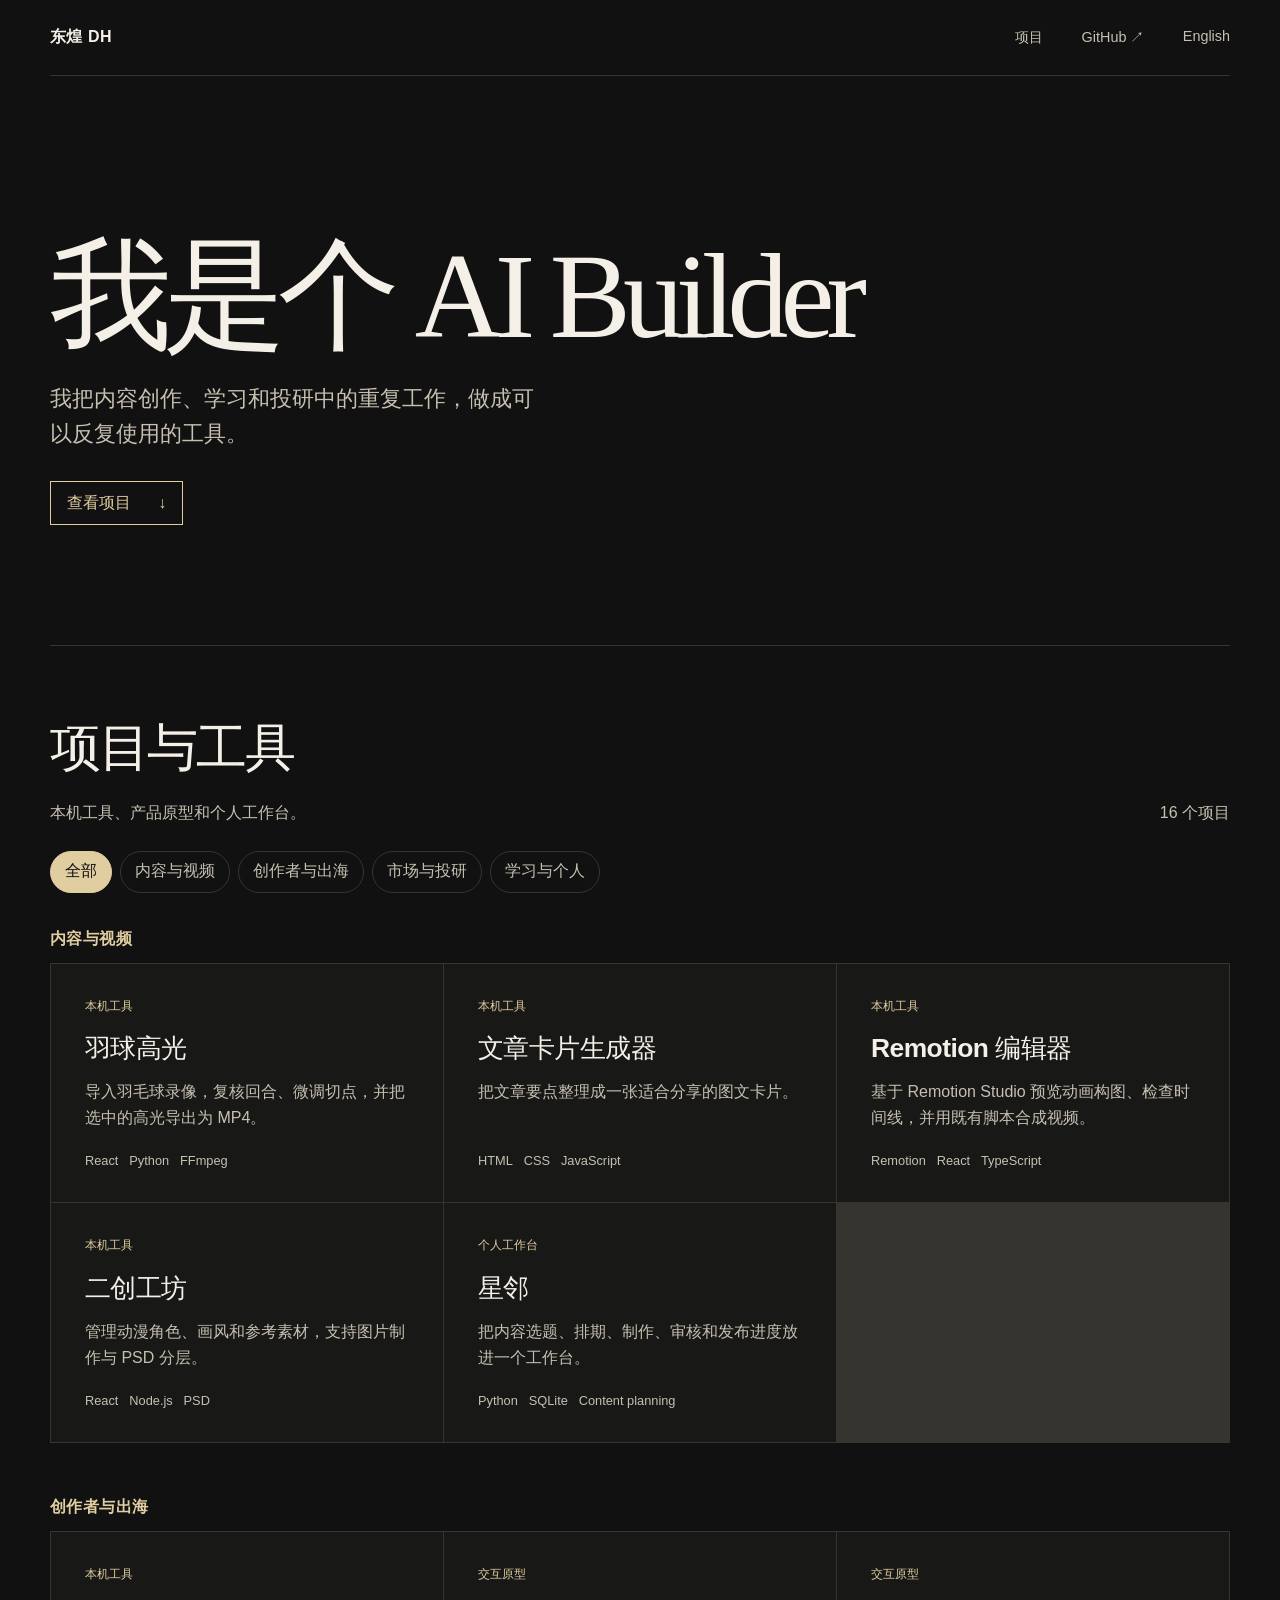
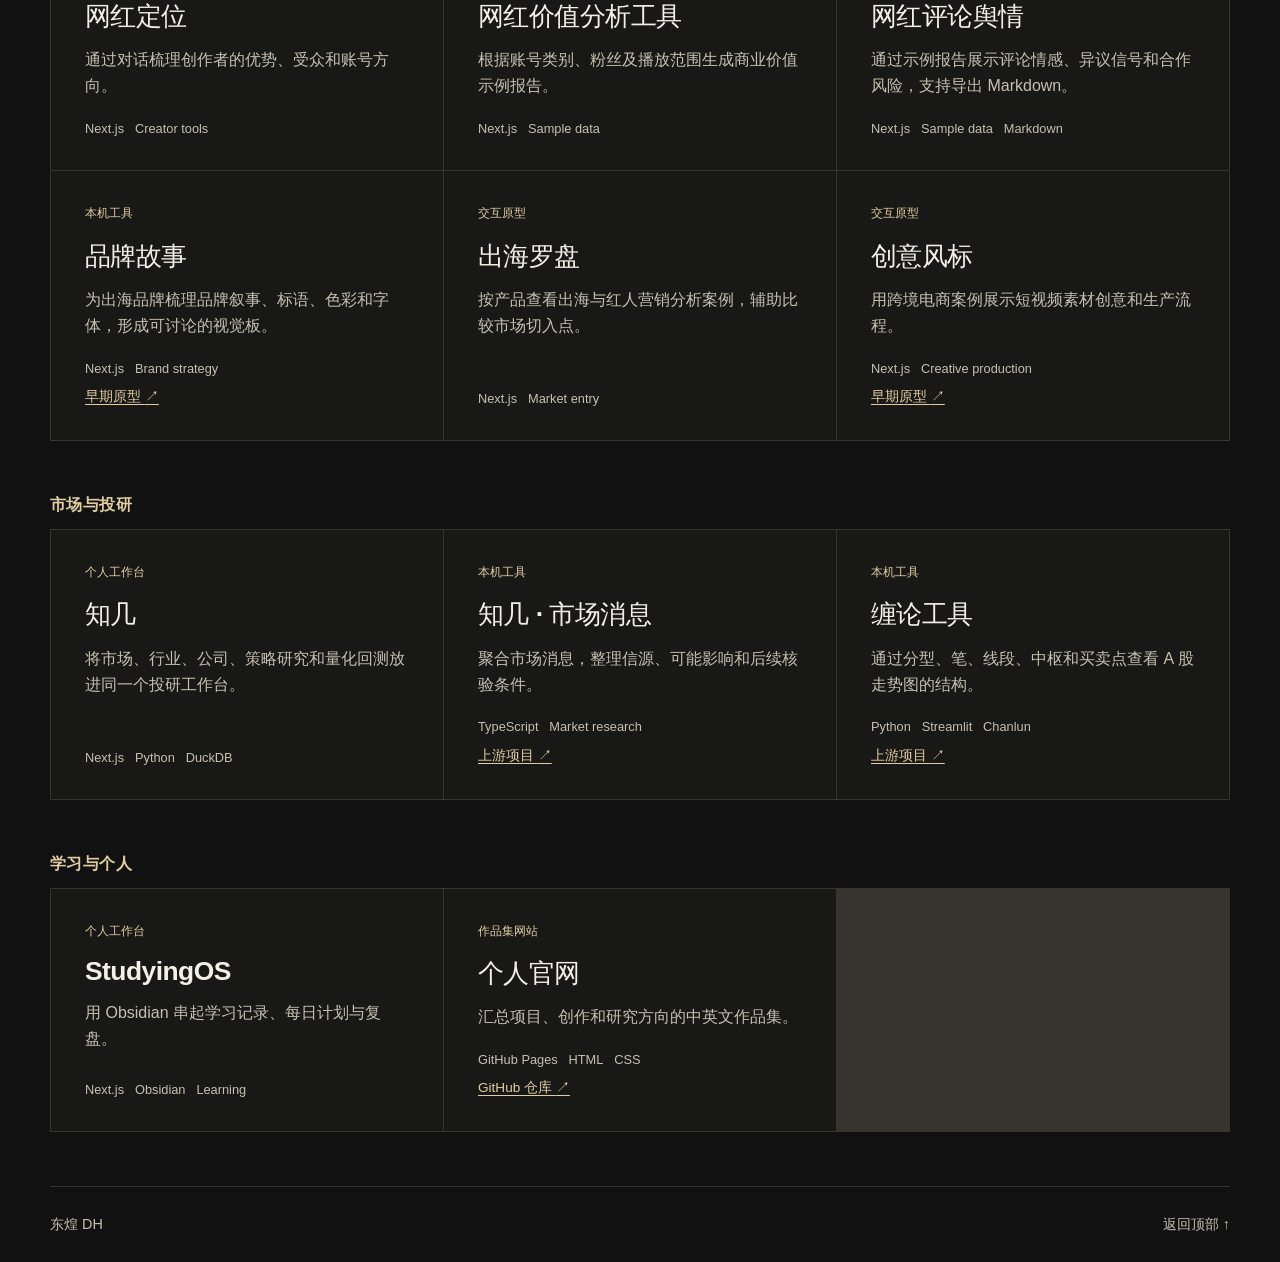
==== index.html @ 8c243ac6 "Create bilingual personal portfolio" ====
<!doctype html>
<html lang="zh-CN">
<head>
  <meta charset="utf-8">
  <meta name="viewport" content="width=device-width, initial-scale=1">
  <meta name="description" content="我把内容创作、学习和投研中的重复工作，做成可以反复使用的工具。">
  <link rel="alternate" hreflang="en" href="en/index.html">
  <title>东煌 DH · 个人官网</title>
  <link rel="stylesheet" href="./style.css">
  <script src="./filters.js" defer></script>
</head>
<body>
  <header class="header wrap">
    <a class="brand" href="#top">东煌 DH</a>
    <nav aria-label="站点导航">
      <a href="#projects">项目</a>
      <a href="https://github.com/donghuangzhuang-crypto">GitHub <span aria-hidden="true">↗</span></a>
      <a href="en/index.html" lang="en">English</a>
    </nav>
  </header>
  <main id="top" class="wrap">
    <section class="hero" aria-labelledby="intro">
      <h1 id="intro">我是个 AI Builder</h1>
      <p>我把内容创作、学习和投研中的重复工作，做成可以反复使用的工具。</p>
      <a href="#projects" class="primary">查看项目 <span aria-hidden="true">↓</span></a>
    </section>
    <div id="projects" class="directory">
      <div class="directory-heading">
        <div><h2>项目与工具</h2><p>本机工具、产品原型和个人工作台。</p></div>
        <p class="count" id="project-count" aria-live="polite">16 个项目</p>
      </div>
      <div class="filters" aria-label="筛选项目类别" hidden><button type="button" data-filter="all" aria-pressed="true">全部</button><button type="button" data-filter="creative" aria-pressed="false">内容与视频</button><button type="button" data-filter="marketing" aria-pressed="false">创作者与出海</button><button type="button" data-filter="research" aria-pressed="false">市场与投研</button><button type="button" data-filter="systems" aria-pressed="false">学习与个人</button></div>
      <section class="category" data-group="creative" aria-labelledby="label-creative">
      <h2 id="label-creative">内容与视频</h2>
      <div class="project-grid"><article class="project" id="badminton-highlights" data-category="creative">
      <span class="status">本机工具</span>
      <h3>羽球高光</h3>
      <p>导入羽毛球录像，复核回合、微调切点，并把选中的高光导出为 MP4。</p>
      <ul><li>React</li><li>Python</li><li>FFmpeg</li></ul>
    </article><article class="project" id="article-card" data-category="creative">
      <span class="status">本机工具</span>
      <h3>文章卡片生成器</h3>
      <p>把文章要点整理成一张适合分享的图文卡片。</p>
      <ul><li>HTML</li><li>CSS</li><li>JavaScript</li></ul>
    </article><article class="project" id="remotion-editor" data-category="creative">
      <span class="status">本机工具</span>
      <h3>Remotion 编辑器</h3>
      <p>基于 Remotion Studio 预览动画构图、检查时间线，并用既有脚本合成视频。</p>
      <ul><li>Remotion</li><li>React</li><li>TypeScript</li></ul>
    </article><article class="project" id="zephyr" data-category="creative">
      <span class="status">本机工具</span>
      <h3>二创工坊</h3>
      <p>管理动漫角色、画风和参考素材，支持图片制作与 PSD 分层。</p>
      <ul><li>React</li><li>Node.js</li><li>PSD</li></ul>
    </article><article class="project" id="stellane" data-category="creative">
      <span class="status">个人工作台</span>
      <h3>星邻</h3>
      <p>把内容选题、排期、制作、审核和发布进度放进一个工作台。</p>
      <ul><li>Python</li><li>SQLite</li><li>Content planning</li></ul>
    </article></div>
    </section>
<section class="category" data-group="marketing" aria-labelledby="label-marketing">
      <h2 id="label-marketing">创作者与出海</h2>
      <div class="project-grid"><article class="project" id="creator-positioning" data-category="marketing">
      <span class="status">本机工具</span>
      <h3>网红定位</h3>
      <p>通过对话梳理创作者的优势、受众和账号方向。</p>
      <ul><li>Next.js</li><li>Creator tools</li></ul>
    </article><article class="project" id="creator-value" data-category="marketing">
      <span class="status">交互原型</span>
      <h3>网红价值分析工具</h3>
      <p>根据账号类别、粉丝及播放范围生成商业价值示例报告。</p>
      <ul><li>Next.js</li><li>Sample data</li></ul>
    </article><article class="project" id="creator-comment-radar" data-category="marketing">
      <span class="status">交互原型</span>
      <h3>网红评论舆情</h3>
      <p>通过示例报告展示评论情感、异议信号和合作风险，支持导出 Markdown。</p>
      <ul><li>Next.js</li><li>Sample data</li><li>Markdown</li></ul>
    </article><article class="project" id="brand-story" data-category="marketing">
      <span class="status">本机工具</span>
      <h3>品牌故事</h3>
      <p>为出海品牌梳理品牌叙事、标语、色彩和字体，形成可讨论的视觉板。</p>
      <ul><li>Next.js</li><li>Brand strategy</li></ul>
      <div class="card-links"><a href="https://github.com/donghuangzhuang-crypto/brand_story">早期原型 <span aria-hidden="true">↗</span></a></div>
    </article><article class="project" id="export-compass" data-category="marketing">
      <span class="status">交互原型</span>
      <h3>出海罗盘</h3>
      <p>按产品查看出海与红人营销分析案例，辅助比较市场切入点。</p>
      <ul><li>Next.js</li><li>Market entry</li></ul>
    </article><article class="project" id="creative-vane" data-category="marketing">
      <span class="status">交互原型</span>
      <h3>创意风标</h3>
      <p>用跨境电商案例展示短视频素材创意和生产流程。</p>
      <ul><li>Next.js</li><li>Creative production</li></ul>
      <div class="card-links"><a href="https://github.com/donghuangzhuang-crypto/Creativity">早期原型 <span aria-hidden="true">↗</span></a></div>
    </article></div>
    </section>
<section class="category" data-group="research" aria-labelledby="label-research">
      <h2 id="label-research">市场与投研</h2>
      <div class="project-grid"><article class="project" id="zhiji" data-category="research">
      <span class="status">个人工作台</span>
      <h3>知几</h3>
      <p>将市场、行业、公司、策略研究和量化回测放进同一个投研工作台。</p>
      <ul><li>Next.js</li><li>Python</li><li>DuckDB</li></ul>
    </article><article class="project" id="market-news" data-category="research">
      <span class="status">本机工具</span>
      <h3>知几 · 市场消息</h3>
      <p>聚合市场消息，整理信源、可能影响和后续核验条件。</p>
      <ul><li>TypeScript</li><li>Market research</li></ul>
      <div class="card-links"><a href="https://github.com/blue68/ai-hottopics">上游项目 <span aria-hidden="true">↗</span></a></div>
    </article><article class="project" id="chanlun-tool" data-category="research">
      <span class="status">本机工具</span>
      <h3>缠论工具</h3>
      <p>通过分型、笔、线段、中枢和买卖点查看 A 股走势图的结构。</p>
      <ul><li>Python</li><li>Streamlit</li><li>Chanlun</li></ul>
      <div class="card-links"><a href="https://github.com/Vespa314/chan.py">上游项目 <span aria-hidden="true">↗</span></a></div>
    </article></div>
    </section>
<section class="category" data-group="systems" aria-labelledby="label-systems">
      <h2 id="label-systems">学习与个人</h2>
      <div class="project-grid"><article class="project" id="studying-os" data-category="systems">
      <span class="status">个人工作台</span>
      <h3>StudyingOS</h3>
      <p>用 Obsidian 串起学习记录、每日计划与复盘。</p>
      <ul><li>Next.js</li><li>Obsidian</li><li>Learning</li></ul>
    </article><article class="project" id="portfolio" data-category="systems">
      <span class="status">作品集网站</span>
      <h3>个人官网</h3>
      <p>汇总项目、创作和研究方向的中英文作品集。</p>
      <ul><li>GitHub Pages</li><li>HTML</li><li>CSS</li></ul>
      <div class="card-links"><a href="https://github.com/donghuangzhuang-crypto/donghuangzhuang-crypto.github.io">GitHub 仓库 <span aria-hidden="true">↗</span></a></div>
    </article></div>
    </section>
    </div>
  </main>
  <footer class="footer wrap"><span>东煌 DH</span><a href="#top">返回顶部 <span aria-hidden="true">↑</span></a></footer>
</body>
</html>
---- style.css ----
:root {
  color-scheme: dark;
  --canvas: #111111;
  --panel: #181817;
  --line: #35342e;
  --text: #f4f0e7;
  --muted: #c6c0b1;
  --accent: #e0cda0;
  font-family: -apple-system, BlinkMacSystemFont, "PingFang SC", "Segoe UI", sans-serif;
  color: var(--text);
  background: var(--canvas);
  scroll-behavior: smooth;
}

* { box-sizing: border-box; }
body { margin: 0; }
[hidden] { display: none !important; }
a { color: inherit; text-underline-offset: .24em; }
a:hover { color: var(--accent); }
:focus-visible { outline: 2px solid var(--accent); outline-offset: 5px; }
button { font: inherit; }
.wrap { width: min(1180px, calc(100% - 72px)); margin-inline: auto; }
.header, .footer {
  display: flex;
  align-items: center;
  justify-content: space-between;
  gap: 20px;
  min-height: 76px;
}
.header { border-bottom: 1px solid var(--line); }
.header nav { display: flex; flex-wrap: wrap; gap: clamp(15px, 3vw, 40px); }
.header a, .footer a { text-decoration: none; }
.brand { font-weight: 650; letter-spacing: .03em; }
.header nav, .footer { font-size: .9rem; color: var(--muted); }

.hero {
  padding: clamp(74px, 13vw, 160px) 0 clamp(65px, 10vw, 120px);
  border-bottom: 1px solid var(--line);
}
.hero h1 {
  margin: 0;
  color: var(--text);
  font-family: Georgia, "Songti SC", serif;
  font-size: clamp(3.1rem, 9.5vw, 8.1rem);
  font-weight: 500;
  line-height: .99;
  letter-spacing: -.065em;
  overflow-wrap: anywhere;
}
.hero p { max-width: 42ch; margin: 26px 0 30px; color: var(--muted); font-size: clamp(1.05rem, 1.9vw, 1.35rem); line-height: 1.6; }
.primary {
  display: inline-flex;
  align-items: center;
  gap: 1.7rem;
  min-height: 44px;
  padding: 10px 16px;
  border: 1px solid var(--accent);
  color: var(--accent);
  text-decoration: none;
}
.primary:hover { background: var(--accent); color: var(--canvas); }

.directory { padding-top: clamp(35px, 6vw, 68px); scroll-margin-top: 16px; }
.directory-heading { display: flex; align-items: flex-end; flex-wrap: wrap; justify-content: space-between; gap: 12px; }
.directory-heading h2 { margin: 0 0 .35em; font-weight: 570; font-size: clamp(1.95rem, 4.6vw, 3.2rem); letter-spacing: -.045em; }
.directory-heading p { margin: 0; color: var(--muted); line-height: 1.45; }
.count { font-variant-numeric: tabular-nums; }
.filters { display: flex; flex-wrap: wrap; gap: 8px; margin: 26px 0 30px; }
.filters button {
  min-height: 42px;
  padding: 7px 14px;
  background: transparent;
  color: var(--muted);
  border: 1px solid var(--line);
  border-radius: 999px;
  cursor: pointer;
}
.filters button:hover { border-color: var(--accent); color: var(--accent); }
.filters button[aria-pressed="true"] { color: var(--canvas); background: var(--accent); border-color: var(--accent); }

.category { margin: 36px 0 54px; }
.category > h2 {
  margin: 0 0 13px;
  color: var(--accent);
  font-size: 1rem;
  font-weight: 600;
  letter-spacing: .025em;
}
.project-grid {
  display: grid;
  grid-template-columns: repeat(3, minmax(0, 1fr));
  gap: 1px;
  border: 1px solid var(--line);
  background: var(--line);
}
.project {
  background: var(--panel);
  display: flex;
  flex-direction: column;
  min-width: 0;
  padding: clamp(18px, 3vw, 34px);
  scroll-margin-top: 16px;
}
.status { color: var(--accent); font-size: .76rem; line-height: 1.35; }
.project h3 { margin: .65em 0 .5em; font-size: clamp(1.2rem, 2.4vw, 1.65rem); font-weight: 590; letter-spacing: -.02em; }
.project p { color: var(--muted); line-height: 1.63; margin: 0 0 1.35em; }
.project ul {
  display: flex;
  flex-wrap: wrap;
  gap: .4em .85em;
  margin: auto 0 0;
  list-style: none;
  padding: 0;
  color: var(--muted);
  font-size: .8rem;
}
.card-links { margin-top: .9em; display: flex; flex-wrap: wrap; gap: .45em 1em; color: var(--accent); font-size: .85rem; }
.footer { border-top: 1px solid var(--line); }

@media (max-width: 880px) { .project-grid { grid-template-columns: repeat(2, minmax(0, 1fr)); } }
@media (max-width: 580px) {
  .wrap { width: calc(100% - 32px); }
  .header { min-height: 65px; }
  .project-grid { grid-template-columns: minmax(0, 1fr); }
  .hero h1 { letter-spacing: -.045em; }
}
@media (prefers-reduced-motion: reduce) { :root { scroll-behavior: auto; } }
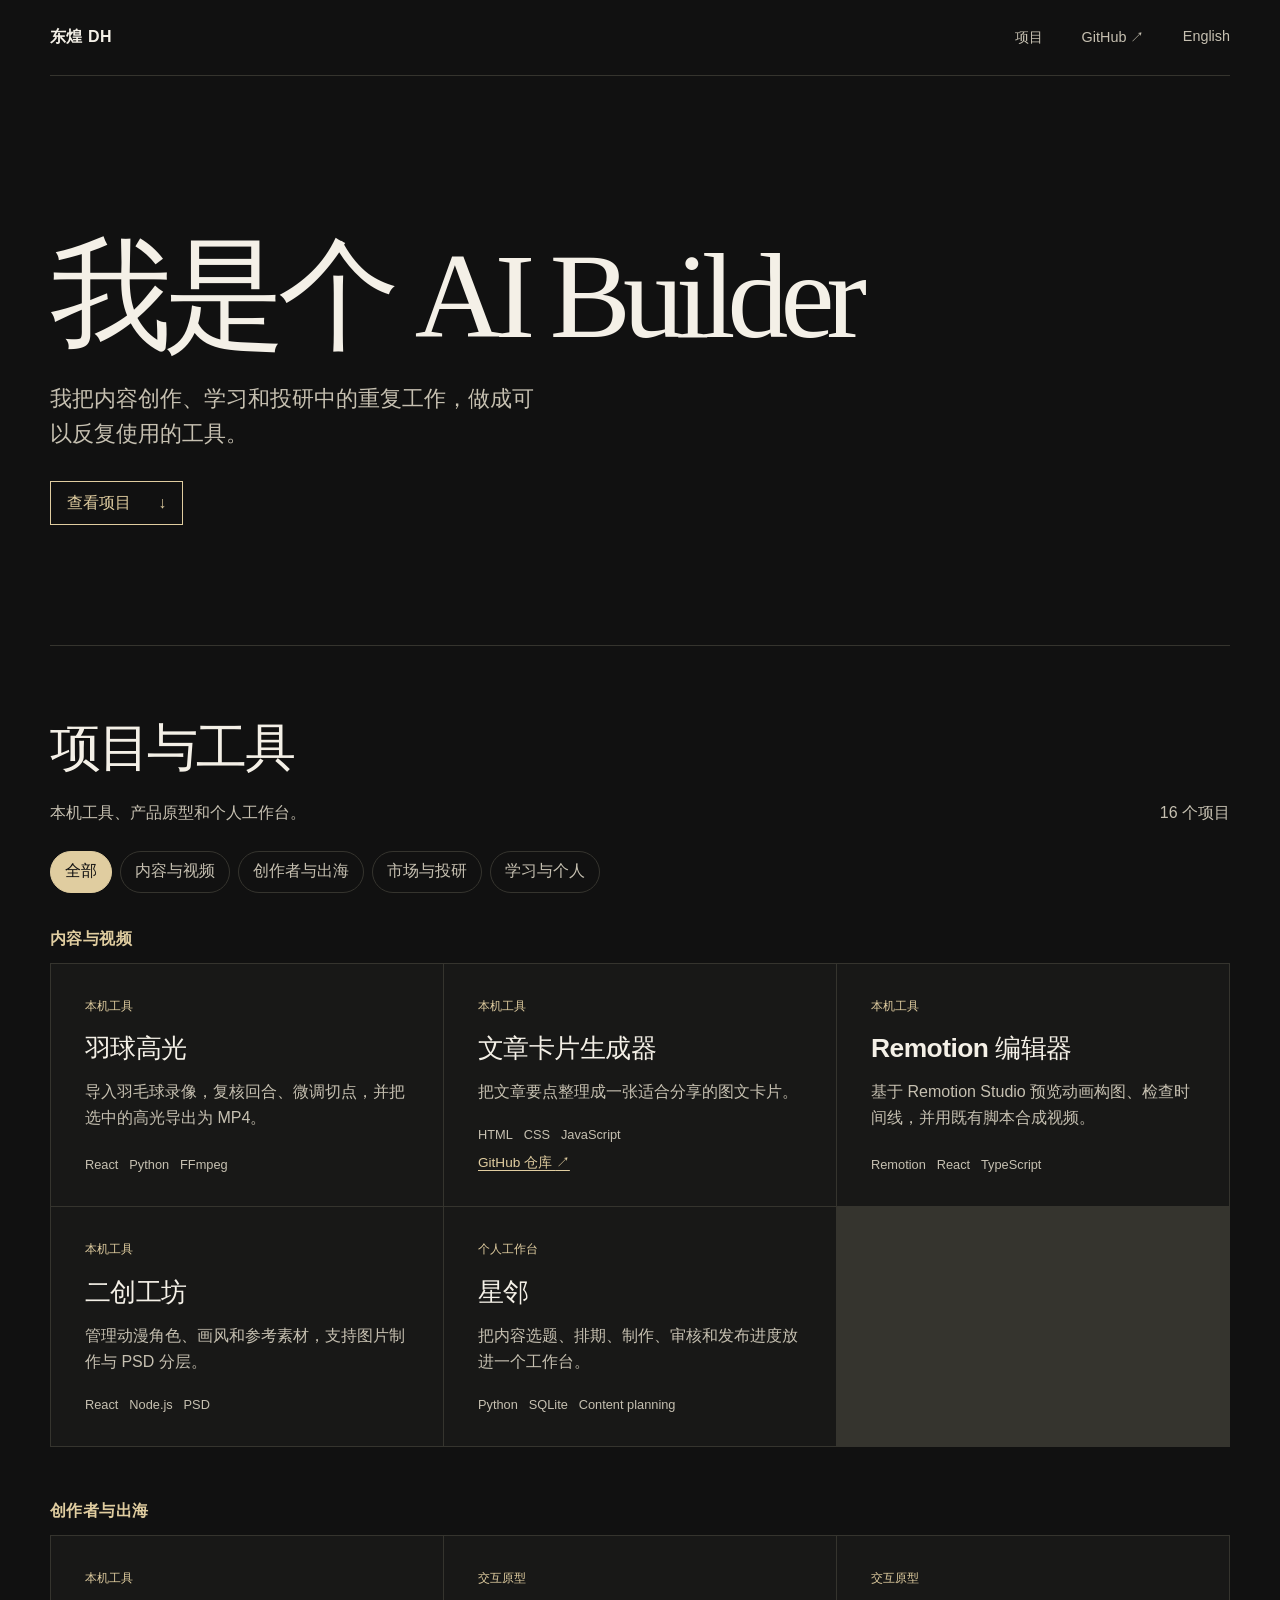
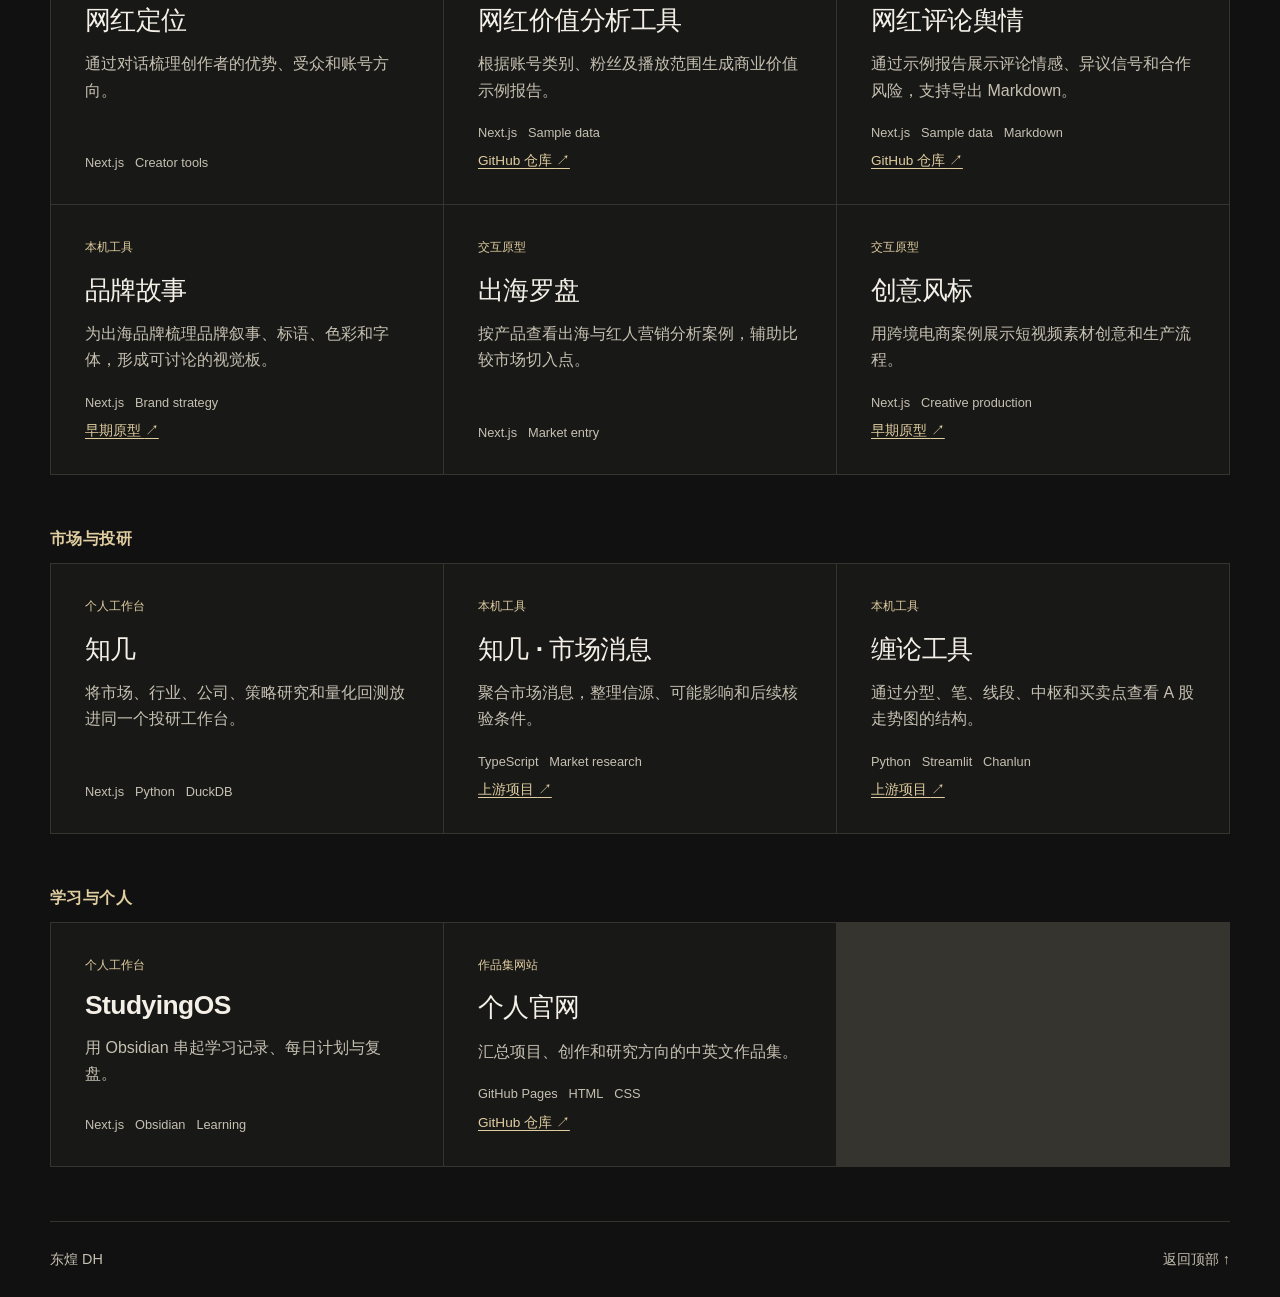
==== commit c807d564: "Link the published project repositories" ====
--- a/index.html
+++ b/index.html
@@ -42,6 +42,7 @@
       <h3>文章卡片生成器</h3>
       <p>把文章要点整理成一张适合分享的图文卡片。</p>
       <ul><li>HTML</li><li>CSS</li><li>JavaScript</li></ul>
+      <div class="card-links"><a href="https://github.com/donghuangzhuang-crypto/article-card-generator">GitHub 仓库 <span aria-hidden="true">↗</span></a></div>
     </article><article class="project" id="remotion-editor" data-category="creative">
       <span class="status">本机工具</span>
       <h3>Remotion 编辑器</h3>
@@ -71,11 +72,13 @@
       <h3>网红价值分析工具</h3>
       <p>根据账号类别、粉丝及播放范围生成商业价值示例报告。</p>
       <ul><li>Next.js</li><li>Sample data</li></ul>
+      <div class="card-links"><a href="https://github.com/donghuangzhuang-crypto/creator-value-analysis">GitHub 仓库 <span aria-hidden="true">↗</span></a></div>
     </article><article class="project" id="creator-comment-radar" data-category="marketing">
       <span class="status">交互原型</span>
       <h3>网红评论舆情</h3>
       <p>通过示例报告展示评论情感、异议信号和合作风险，支持导出 Markdown。</p>
       <ul><li>Next.js</li><li>Sample data</li><li>Markdown</li></ul>
+      <div class="card-links"><a href="https://github.com/donghuangzhuang-crypto/creator-comment-radar">GitHub 仓库 <span aria-hidden="true">↗</span></a></div>
     </article><article class="project" id="brand-story" data-category="marketing">
       <span class="status">本机工具</span>
       <h3>品牌故事</h3>
